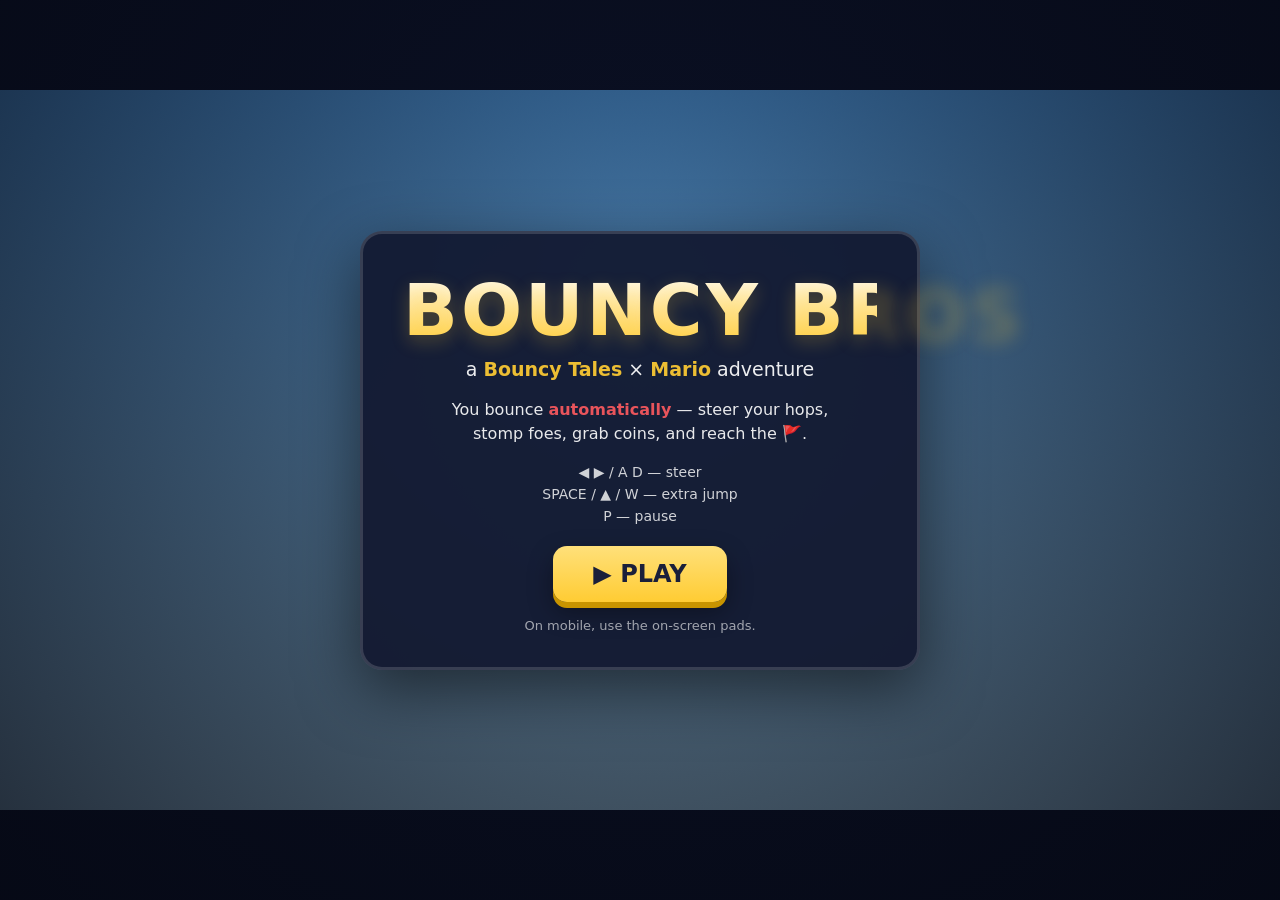
==== index.html @ a43f9d42 "Add Bouncy Bros: a Bouncy Tales x Mario platformer Browser game blending Bouncy Tales auto-bounce ph" ====
<!DOCTYPE html>
<html lang="en">
<head>
<meta charset="UTF-8" />
<meta name="viewport" content="width=device-width, initial-scale=1.0, user-scalable=no" />
<title>Bouncy Bros — A Bouncy Tales × Mario Adventure</title>
<link rel="stylesheet" href="style.css" />
</head>
<body>
  <div id="game-wrap">
    <canvas id="game" width="960" height="540"></canvas>

    <!-- Heads up display -->
    <div id="hud" class="hidden">
      <div class="hud-item">🪙 <span id="hud-coins">0</span></div>
      <div class="hud-item">❤️ <span id="hud-lives">3</span></div>
      <div class="hud-item">⭐ <span id="hud-score">0</span></div>
      <div class="hud-item">🏁 <span id="hud-level">1</span></div>
    </div>

    <!-- Title / menu overlay -->
    <div id="overlay" class="overlay">
      <div class="panel">
        <h1>BOUNCY&nbsp;BROS</h1>
        <p class="tag">a <b>Bouncy&nbsp;Tales</b> × <b>Mario</b> adventure</p>
        <p class="how">
          You bounce <b>automatically</b> — steer your hops, stomp foes,
          grab coins, and reach the&nbsp;🚩.
        </p>
        <div class="keys">
          <span>◀ ▶ / A&nbsp;D — steer</span>
          <span>SPACE / ▲ / W — extra jump</span>
          <span>P — pause</span>
        </div>
        <button id="start-btn">▶ PLAY</button>
        <p class="touchhint">On mobile, use the on-screen pads.</p>
      </div>
    </div>

    <!-- Messages (level clear / game over) -->
    <div id="message" class="overlay hidden">
      <div class="panel">
        <h2 id="msg-title">Level Clear!</h2>
        <p id="msg-body"></p>
        <button id="msg-btn">Continue</button>
      </div>
    </div>

    <!-- Touch controls -->
    <div id="touch" class="hidden">
      <div class="pad left">
        <button class="tbtn" data-key="left">◀</button>
        <button class="tbtn" data-key="right">▶</button>
      </div>
      <div class="pad right">
        <button class="tbtn jump" data-key="jump">⤒</button>
      </div>
    </div>
  </div>

  <script src="game.js"></script>
</body>
</html>
---- style.css ----
:root {
  --sky-top: #5fb8ff;
  --sky-bot: #b6ecff;
  --panel: rgba(18, 24, 48, 0.92);
  --accent: #ffcc33;
  --accent2: #ff5a5f;
}

* { box-sizing: border-box; margin: 0; padding: 0; }

html, body {
  height: 100%;
  background: #0b1020;
  font-family: "Trebuchet MS", "Segoe UI", system-ui, sans-serif;
  color: #fff;
  overflow: hidden;
  -webkit-tap-highlight-color: transparent;
}

#game-wrap {
  position: relative;
  width: 100vw;
  height: 100vh;
  display: flex;
  align-items: center;
  justify-content: center;
}

#game {
  width: min(100vw, 177.78vh);   /* 16:9 letterbox */
  height: min(100vh, 56.25vw);
  background: linear-gradient(var(--sky-top), var(--sky-bot));
  image-rendering: pixelated;
  display: block;
  touch-action: none;
}

/* ---------- HUD ---------- */
#hud {
  position: absolute;
  top: 14px; left: 50%;
  transform: translateX(-50%);
  display: flex;
  gap: 18px;
  padding: 8px 18px;
  background: rgba(10, 14, 30, 0.55);
  border: 2px solid rgba(255, 255, 255, 0.18);
  border-radius: 999px;
  font-size: clamp(14px, 2.4vw, 20px);
  font-weight: bold;
  letter-spacing: 0.5px;
  pointer-events: none;
  text-shadow: 0 2px 0 rgba(0, 0, 0, 0.4);
}
.hud-item { white-space: nowrap; }

/* ---------- Overlays ---------- */
.overlay {
  position: absolute;
  inset: 0;
  display: flex;
  align-items: center;
  justify-content: center;
  background: radial-gradient(circle at 50% 30%, rgba(10,16,40,.45), rgba(5,8,20,.85));
  z-index: 5;
}

.panel {
  text-align: center;
  background: var(--panel);
  border: 3px solid rgba(255, 255, 255, 0.15);
  border-radius: 22px;
  padding: 34px 40px;
  max-width: 560px;
  box-shadow: 0 20px 60px rgba(0, 0, 0, 0.5);
}

h1 {
  font-size: clamp(38px, 8vw, 72px);
  letter-spacing: 3px;
  background: linear-gradient(180deg, #fff, var(--accent));
  -webkit-background-clip: text;
  background-clip: text;
  -webkit-text-fill-color: transparent;
  text-shadow: 0 6px 18px rgba(255, 204, 51, 0.25);
}
h2 { font-size: clamp(28px, 6vw, 46px); color: var(--accent); margin-bottom: 8px; }

.tag { margin: 6px 0 18px; opacity: 0.92; font-size: clamp(14px, 2.6vw, 19px); }
.tag b { color: var(--accent); }
.how { margin: 0 auto 18px; max-width: 420px; line-height: 1.5; opacity: 0.9; }
.how b { color: var(--accent2); }

.keys {
  display: flex;
  flex-direction: column;
  gap: 6px;
  margin-bottom: 22px;
  font-size: 14px;
  opacity: 0.8;
}

button {
  font: inherit;
  font-weight: bold;
  font-size: clamp(18px, 3.5vw, 24px);
  color: #1a1f3a;
  background: linear-gradient(180deg, #ffe07a, var(--accent));
  border: none;
  border-radius: 14px;
  padding: 14px 40px;
  cursor: pointer;
  box-shadow: 0 6px 0 #c89400, 0 10px 24px rgba(0, 0, 0, 0.35);
  transition: transform .06s, box-shadow .06s;
}
button:active { transform: translateY(4px); box-shadow: 0 2px 0 #c89400; }

.touchhint { margin-top: 16px; font-size: 13px; opacity: 0.6; }

/* ---------- Touch controls ---------- */
#touch {
  position: absolute;
  inset: auto 0 0 0;
  bottom: 0;
  display: flex;
  justify-content: space-between;
  padding: 24px;
  pointer-events: none;
  z-index: 4;
}
#touch .pad { display: flex; gap: 16px; pointer-events: auto; }
.tbtn {
  width: 72px; height: 72px;
  font-size: 30px; padding: 0;
  border-radius: 50%;
  color: #fff;
  background: rgba(20, 28, 60, 0.55);
  border: 2px solid rgba(255, 255, 255, 0.25);
  box-shadow: none;
}
.tbtn:active { background: rgba(255, 204, 51, 0.6); transform: none; }
.tbtn.jump { width: 92px; height: 92px; font-size: 40px; }

.hidden { display: none !important; }
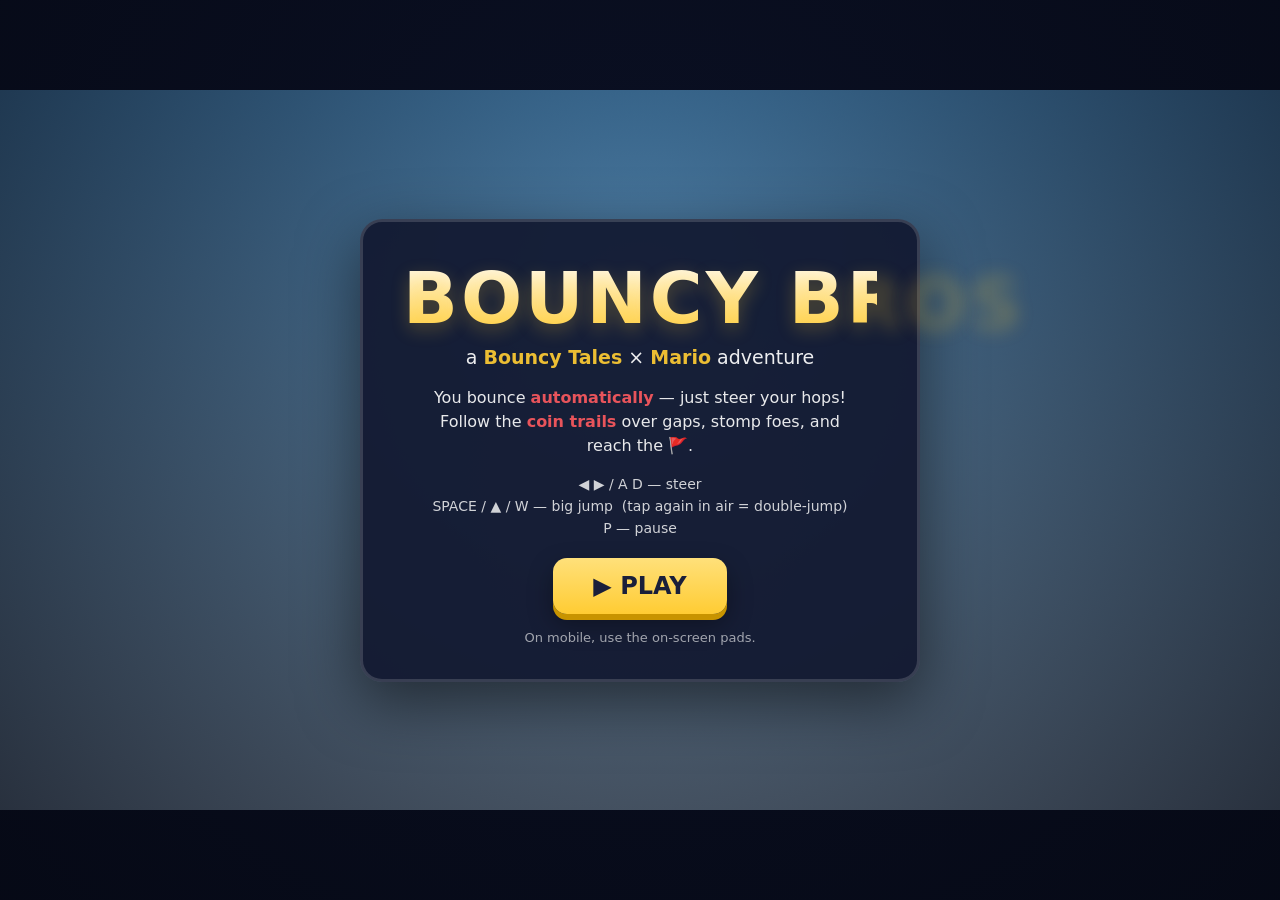
==== commit da48ef1f: "Revamp gameplay & visuals: grid-based levels, easier controls Gameplay (easier, fairer): - Replace f" ====
--- a/index.html
+++ b/index.html
@@ -24,12 +24,12 @@
         <h1>BOUNCY&nbsp;BROS</h1>
         <p class="tag">a <b>Bouncy&nbsp;Tales</b> × <b>Mario</b> adventure</p>
         <p class="how">
-          You bounce <b>automatically</b> — steer your hops, stomp foes,
-          grab coins, and reach the&nbsp;🚩.
+          You bounce <b>automatically</b> — just steer your hops! Follow the
+          <b>coin trails</b> over gaps, stomp foes, and reach the&nbsp;🚩.
         </p>
         <div class="keys">
           <span>◀ ▶ / A&nbsp;D — steer</span>
-          <span>SPACE / ▲ / W — extra jump</span>
+          <span>SPACE / ▲ / W — big jump &nbsp;(tap again in air = double-jump)</span>
           <span>P — pause</span>
         </div>
         <button id="start-btn">▶ PLAY</button>
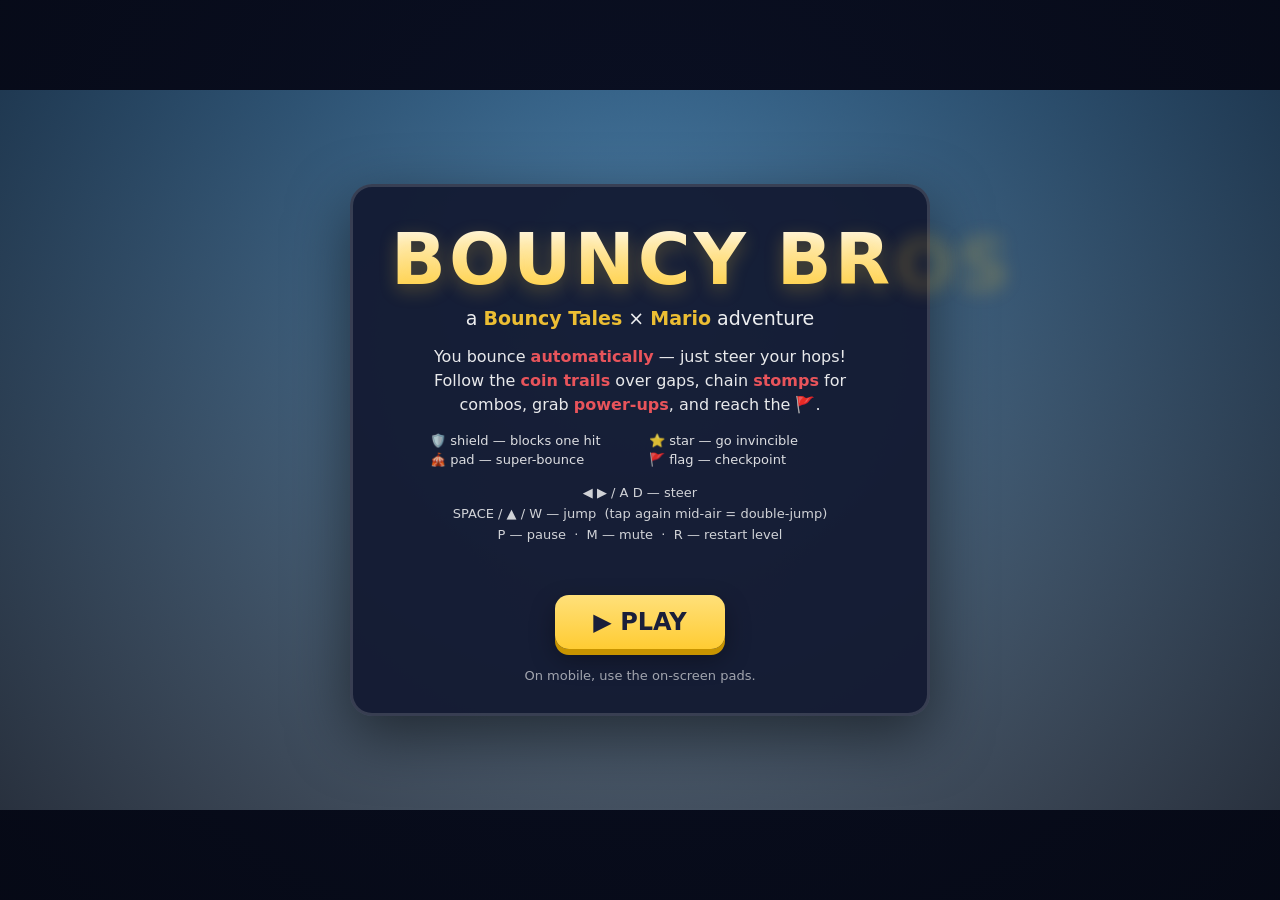
==== commit d01f2a77: "Level up: audio, combos, power-ups, checkpoints, springs, movers & juice Major senior-dev gameplay/f" ====
--- a/index.html
+++ b/index.html
@@ -15,7 +15,14 @@
       <div class="hud-item">🪙 <span id="hud-coins">0</span></div>
       <div class="hud-item">❤️ <span id="hud-lives">3</span></div>
       <div class="hud-item">⭐ <span id="hud-score">0</span></div>
+      <div class="hud-item">⏱️ <span id="hud-time">0:00</span></div>
       <div class="hud-item">🏁 <span id="hud-level">1</span></div>
+    </div>
+
+    <!-- Top-right buttons -->
+    <div id="topbtns" class="hidden">
+      <button class="iconbtn" id="mute-btn" title="Sound (M)">🔊</button>
+      <button class="iconbtn" id="pause-btn" title="Pause (P)">⏸</button>
     </div>
 
     <!-- Title / menu overlay -->
@@ -25,13 +32,21 @@
         <p class="tag">a <b>Bouncy&nbsp;Tales</b> × <b>Mario</b> adventure</p>
         <p class="how">
           You bounce <b>automatically</b> — just steer your hops! Follow the
-          <b>coin trails</b> over gaps, stomp foes, and reach the&nbsp;🚩.
+          <b>coin&nbsp;trails</b> over gaps, chain <b>stomps</b> for combos,
+          grab <b>power-ups</b>, and reach the&nbsp;🚩.
         </p>
+        <div class="legend">
+          <span>🛡️ shield — blocks one hit</span>
+          <span>⭐ star — go invincible</span>
+          <span>🎪 pad — super-bounce</span>
+          <span>🚩 flag — checkpoint</span>
+        </div>
         <div class="keys">
           <span>◀ ▶ / A&nbsp;D — steer</span>
-          <span>SPACE / ▲ / W — big jump &nbsp;(tap again in air = double-jump)</span>
-          <span>P — pause</span>
+          <span>SPACE / ▲ / W — jump &nbsp;(tap again mid-air = double-jump)</span>
+          <span>P — pause &nbsp;·&nbsp; M — mute &nbsp;·&nbsp; R — restart level</span>
         </div>
+        <p class="best" id="title-best"></p>
         <button id="start-btn">▶ PLAY</button>
         <p class="touchhint">On mobile, use the on-screen pads.</p>
       </div>
@@ -43,6 +58,16 @@
         <h2 id="msg-title">Level Clear!</h2>
         <p id="msg-body"></p>
         <button id="msg-btn">Continue</button>
+      </div>
+    </div>
+
+    <!-- Pause menu -->
+    <div id="pausemenu" class="overlay hidden">
+      <div class="panel">
+        <h2>Paused</h2>
+        <button id="resume-btn">Resume</button>
+        <button id="restart-btn" class="secondary">↻ Restart Level</button>
+        <button id="quit-btn" class="secondary">⌂ Main Menu</button>
       </div>
     </div>
 
--- a/style.css
+++ b/style.css
@@ -41,18 +41,38 @@
   top: 14px; left: 50%;
   transform: translateX(-50%);
   display: flex;
-  gap: 18px;
+  gap: 16px;
   padding: 8px 18px;
   background: rgba(10, 14, 30, 0.55);
   border: 2px solid rgba(255, 255, 255, 0.18);
   border-radius: 999px;
-  font-size: clamp(14px, 2.4vw, 20px);
+  font-size: clamp(13px, 2.2vw, 19px);
   font-weight: bold;
   letter-spacing: 0.5px;
   pointer-events: none;
   text-shadow: 0 2px 0 rgba(0, 0, 0, 0.4);
+  white-space: nowrap;
 }
 .hud-item { white-space: nowrap; }
+
+/* ---------- Top buttons ---------- */
+#topbtns {
+  position: absolute;
+  top: 12px; right: 14px;
+  display: flex; gap: 8px;
+  z-index: 4;
+}
+.iconbtn {
+  width: 44px; height: 44px;
+  font-size: 20px; padding: 0;
+  border-radius: 12px;
+  color: #fff;
+  background: rgba(10, 14, 30, 0.55);
+  border: 2px solid rgba(255, 255, 255, 0.18);
+  box-shadow: none;
+  cursor: pointer;
+}
+.iconbtn:active { transform: translateY(2px); }
 
 /* ---------- Overlays ---------- */
 .overlay {
@@ -70,8 +90,8 @@
   background: var(--panel);
   border: 3px solid rgba(255, 255, 255, 0.15);
   border-radius: 22px;
-  padding: 34px 40px;
-  max-width: 560px;
+  padding: 30px 38px;
+  max-width: 580px;
   box-shadow: 0 20px 60px rgba(0, 0, 0, 0.5);
 }
 
@@ -83,22 +103,36 @@
   background-clip: text;
   -webkit-text-fill-color: transparent;
   text-shadow: 0 6px 18px rgba(255, 204, 51, 0.25);
+  animation: bob 2.4s ease-in-out infinite;
 }
-h2 { font-size: clamp(28px, 6vw, 46px); color: var(--accent); margin-bottom: 8px; }
+@keyframes bob { 0%,100% { transform: translateY(0); } 50% { transform: translateY(-6px); } }
+h2 { font-size: clamp(28px, 6vw, 46px); color: var(--accent); margin-bottom: 14px; }
 
-.tag { margin: 6px 0 18px; opacity: 0.92; font-size: clamp(14px, 2.6vw, 19px); }
+.tag { margin: 6px 0 16px; opacity: 0.92; font-size: clamp(14px, 2.6vw, 19px); }
 .tag b { color: var(--accent); }
-.how { margin: 0 auto 18px; max-width: 420px; line-height: 1.5; opacity: 0.9; }
+.how { margin: 0 auto 16px; max-width: 460px; line-height: 1.5; opacity: 0.9; }
 .how b { color: var(--accent2); }
+
+.legend {
+  display: grid;
+  grid-template-columns: 1fr 1fr;
+  gap: 4px 18px;
+  max-width: 420px;
+  margin: 0 auto 18px;
+  font-size: 13px;
+  opacity: 0.85;
+  text-align: left;
+}
 
 .keys {
   display: flex;
   flex-direction: column;
   gap: 6px;
-  margin-bottom: 22px;
-  font-size: 14px;
+  margin-bottom: 14px;
+  font-size: 13px;
   opacity: 0.8;
 }
+.best { margin-bottom: 16px; font-size: 15px; color: var(--accent); min-height: 18px; }
 
 button {
   font: inherit;
@@ -108,14 +142,23 @@
   background: linear-gradient(180deg, #ffe07a, var(--accent));
   border: none;
   border-radius: 14px;
-  padding: 14px 40px;
+  padding: 13px 38px;
+  margin: 5px;
   cursor: pointer;
   box-shadow: 0 6px 0 #c89400, 0 10px 24px rgba(0, 0, 0, 0.35);
   transition: transform .06s, box-shadow .06s;
 }
 button:active { transform: translateY(4px); box-shadow: 0 2px 0 #c89400; }
+button.secondary {
+  font-size: clamp(15px, 2.8vw, 18px);
+  color: #fff;
+  background: rgba(255, 255, 255, 0.12);
+  box-shadow: 0 4px 0 rgba(0,0,0,0.3);
+  padding: 11px 28px;
+}
+button.secondary:active { box-shadow: 0 1px 0 rgba(0,0,0,0.3); }
 
-.touchhint { margin-top: 16px; font-size: 13px; opacity: 0.6; }
+.touchhint { margin-top: 14px; font-size: 13px; opacity: 0.6; }
 
 /* ---------- Touch controls ---------- */
 #touch {
@@ -131,7 +174,7 @@
 #touch .pad { display: flex; gap: 16px; pointer-events: auto; }
 .tbtn {
   width: 72px; height: 72px;
-  font-size: 30px; padding: 0;
+  font-size: 30px; padding: 0; margin: 0;
   border-radius: 50%;
   color: #fff;
   background: rgba(20, 28, 60, 0.55);
